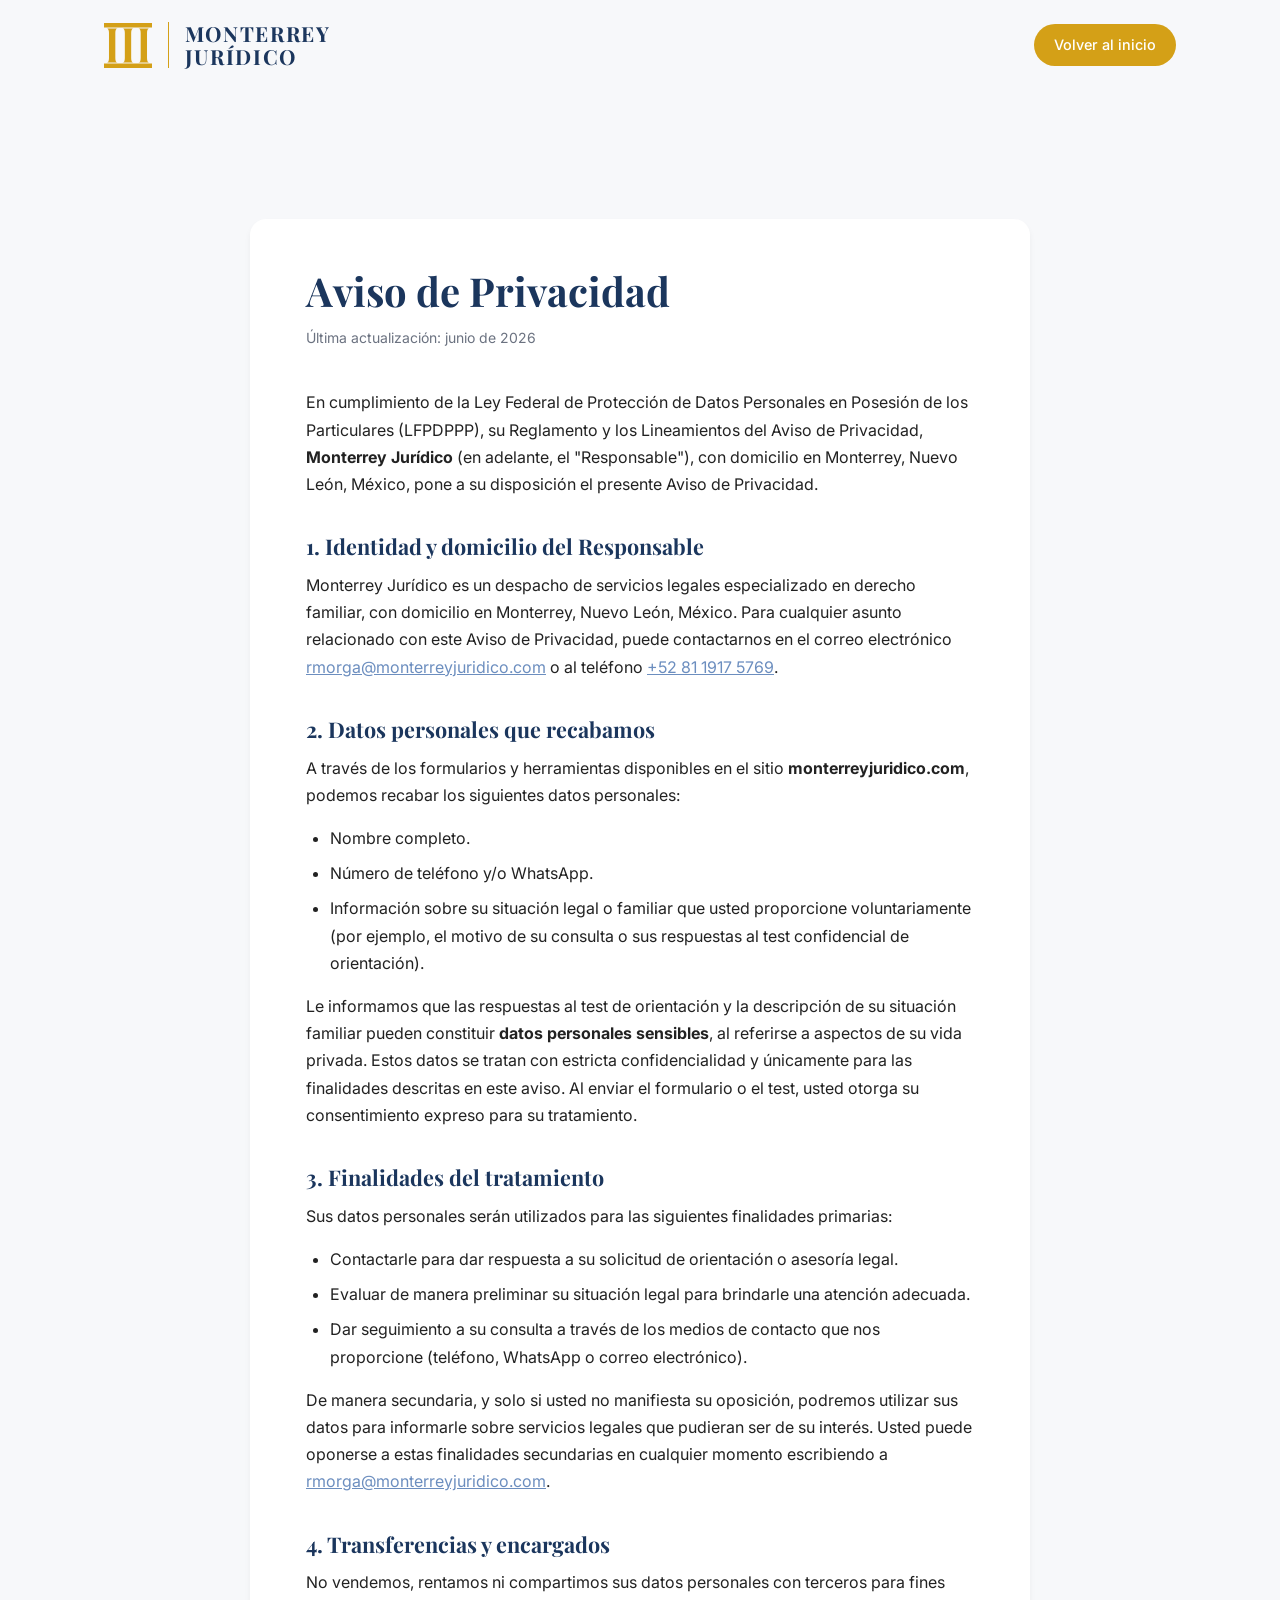
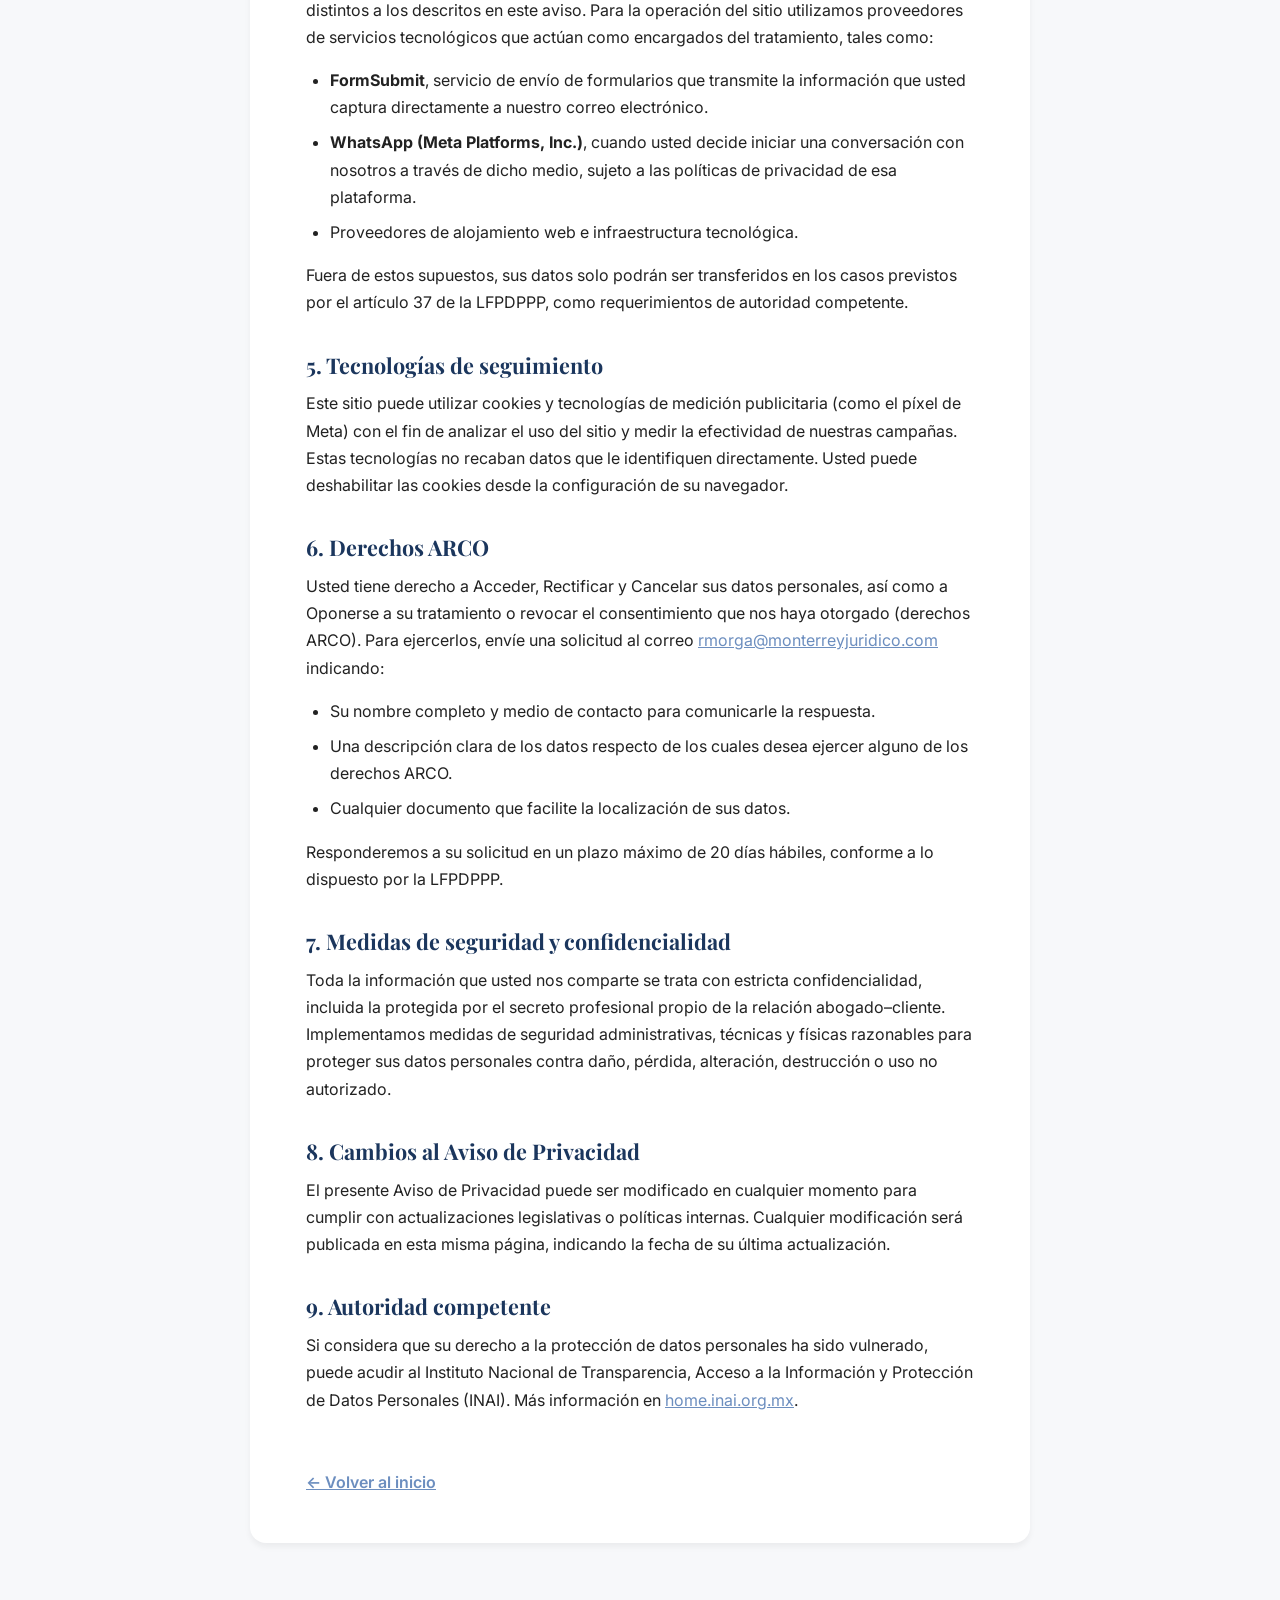
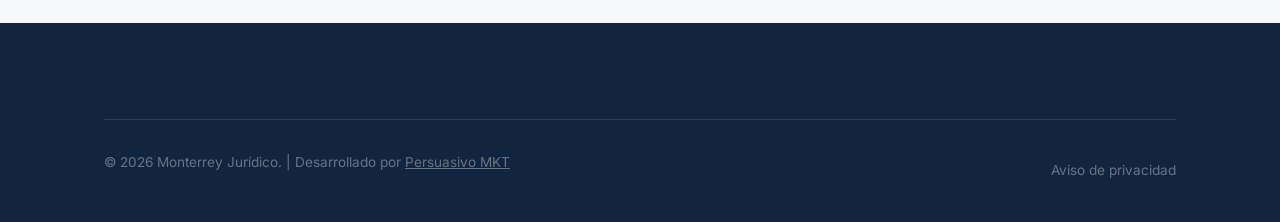
==== aviso-de-privacidad.html @ 4d7eb2c7 "feat: add Aviso de Privacidad page and link it from footer Footer link previously pointed to javascr" ====
<!DOCTYPE html>
<html lang="es">
<head>
    <meta charset="UTF-8">
    <meta name="viewport" content="width=device-width, initial-scale=1.0">
    <title>Aviso de Privacidad - Monterrey Jurídico</title>
    <meta name="description" content="Aviso de privacidad de Monterrey Jurídico. Conoce cómo protegemos y tratamos tus datos personales conforme a la LFPDPPP.">
    <meta name="robots" content="noindex, follow">

    <!-- Google Fonts -->
    <link rel="preconnect" href="https://fonts.googleapis.com">
    <link rel="preconnect" href="https://fonts.gstatic.com" crossorigin>
    <link href="https://fonts.googleapis.com/css2?family=Inter:wght@400;500;600&family=Playfair+Display:wght@500;600;700&display=swap" rel="stylesheet">

    <!-- CSS -->
    <link rel="stylesheet" href="styles.css?v=1.1">
    <style>
        .legal-page {
            background: var(--color-bg);
            padding: 8rem 0 5rem;
            min-height: 70vh;
        }
        .legal-content {
            max-width: 780px;
            margin: 0 auto;
            background: var(--color-bg-alt);
            border-radius: var(--radius-md);
            box-shadow: var(--shadow-sm);
            padding: 3rem clamp(1.5rem, 5vw, 3.5rem);
        }
        .legal-content h1 {
            font-family: var(--font-heading);
            color: var(--color-primary);
            font-size: clamp(1.8rem, 3.5vw, 2.5rem);
            line-height: 1.2;
            margin-bottom: 0.75rem;
        }
        .legal-updated {
            color: var(--color-text-light);
            font-size: 0.875rem;
            margin-bottom: 2.5rem;
            display: block;
        }
        .legal-content h2 {
            font-family: var(--font-heading);
            color: var(--color-primary);
            font-size: 1.35rem;
            margin: 2.25rem 0 0.75rem;
        }
        .legal-content p,
        .legal-content li {
            color: var(--color-text);
            font-size: 1rem;
            line-height: 1.7;
            margin-bottom: 1rem;
        }
        .legal-content ul {
            padding-left: 1.5rem;
            margin-bottom: 1rem;
        }
        .legal-content li { margin-bottom: 0.5rem; }
        .legal-content a {
            color: var(--color-secondary);
            text-decoration: underline;
        }
        .legal-back {
            display: inline-block;
            margin-top: 2.5rem;
            color: var(--color-primary);
            font-weight: 600;
            text-decoration: none;
        }
        .legal-back:hover { text-decoration: underline; }
    </style>
</head>
<body>

    <!-- Main Header -->
    <header class="main-header" id="main-header">
        <div class="container header-container">
            <div class="header-logo">
                <a href="index.html" class="logo-link">
                    <img src="assets/img/mj_isotipo.svg" alt="Isotipo Monterrey Jurídico" class="logo-icon">
                    <div class="logo-text-container">
                        <span class="logo-text-top">MONTERREY</span>
                        <span class="logo-text-bottom">JURÍDICO</span>
                    </div>
                </a>
            </div>
            <nav class="main-nav">
                <div class="header-cta">
                    <a href="index.html" class="btn btn-primary btn-sm">Volver al inicio</a>
                </div>
            </nav>
        </div>
    </header>

    <main class="legal-page">
        <div class="container">
            <article class="legal-content">
                <h1>Aviso de Privacidad</h1>
                <span class="legal-updated">Última actualización: junio de 2026</span>

                <p>En cumplimiento de la Ley Federal de Protección de Datos Personales en Posesión de los Particulares (LFPDPPP), su Reglamento y los Lineamientos del Aviso de Privacidad, <strong>Monterrey Jurídico</strong> (en adelante, el "Responsable"), con domicilio en Monterrey, Nuevo León, México, pone a su disposición el presente Aviso de Privacidad.</p>

                <h2>1. Identidad y domicilio del Responsable</h2>
                <p>Monterrey Jurídico es un despacho de servicios legales especializado en derecho familiar, con domicilio en Monterrey, Nuevo León, México. Para cualquier asunto relacionado con este Aviso de Privacidad, puede contactarnos en el correo electrónico <a href="mailto:rmorga@monterreyjuridico.com">rmorga@monterreyjuridico.com</a> o al teléfono <a href="tel:+528119175769">+52 81 1917 5769</a>.</p>

                <h2>2. Datos personales que recabamos</h2>
                <p>A través de los formularios y herramientas disponibles en el sitio <strong>monterreyjuridico.com</strong>, podemos recabar los siguientes datos personales:</p>
                <ul>
                    <li>Nombre completo.</li>
                    <li>Número de teléfono y/o WhatsApp.</li>
                    <li>Información sobre su situación legal o familiar que usted proporcione voluntariamente (por ejemplo, el motivo de su consulta o sus respuestas al test confidencial de orientación).</li>
                </ul>
                <p>Le informamos que las respuestas al test de orientación y la descripción de su situación familiar pueden constituir <strong>datos personales sensibles</strong>, al referirse a aspectos de su vida privada. Estos datos se tratan con estricta confidencialidad y únicamente para las finalidades descritas en este aviso. Al enviar el formulario o el test, usted otorga su consentimiento expreso para su tratamiento.</p>

                <h2>3. Finalidades del tratamiento</h2>
                <p>Sus datos personales serán utilizados para las siguientes finalidades primarias:</p>
                <ul>
                    <li>Contactarle para dar respuesta a su solicitud de orientación o asesoría legal.</li>
                    <li>Evaluar de manera preliminar su situación legal para brindarle una atención adecuada.</li>
                    <li>Dar seguimiento a su consulta a través de los medios de contacto que nos proporcione (teléfono, WhatsApp o correo electrónico).</li>
                </ul>
                <p>De manera secundaria, y solo si usted no manifiesta su oposición, podremos utilizar sus datos para informarle sobre servicios legales que pudieran ser de su interés. Usted puede oponerse a estas finalidades secundarias en cualquier momento escribiendo a <a href="mailto:rmorga@monterreyjuridico.com">rmorga@monterreyjuridico.com</a>.</p>

                <h2>4. Transferencias y encargados</h2>
                <p>No vendemos, rentamos ni compartimos sus datos personales con terceros para fines distintos a los descritos en este aviso. Para la operación del sitio utilizamos proveedores de servicios tecnológicos que actúan como encargados del tratamiento, tales como:</p>
                <ul>
                    <li><strong>FormSubmit</strong>, servicio de envío de formularios que transmite la información que usted captura directamente a nuestro correo electrónico.</li>
                    <li><strong>WhatsApp (Meta Platforms, Inc.)</strong>, cuando usted decide iniciar una conversación con nosotros a través de dicho medio, sujeto a las políticas de privacidad de esa plataforma.</li>
                    <li>Proveedores de alojamiento web e infraestructura tecnológica.</li>
                </ul>
                <p>Fuera de estos supuestos, sus datos solo podrán ser transferidos en los casos previstos por el artículo 37 de la LFPDPPP, como requerimientos de autoridad competente.</p>

                <h2>5. Tecnologías de seguimiento</h2>
                <p>Este sitio puede utilizar cookies y tecnologías de medición publicitaria (como el píxel de Meta) con el fin de analizar el uso del sitio y medir la efectividad de nuestras campañas. Estas tecnologías no recaban datos que le identifiquen directamente. Usted puede deshabilitar las cookies desde la configuración de su navegador.</p>

                <h2>6. Derechos ARCO</h2>
                <p>Usted tiene derecho a Acceder, Rectificar y Cancelar sus datos personales, así como a Oponerse a su tratamiento o revocar el consentimiento que nos haya otorgado (derechos ARCO). Para ejercerlos, envíe una solicitud al correo <a href="mailto:rmorga@monterreyjuridico.com">rmorga@monterreyjuridico.com</a> indicando:</p>
                <ul>
                    <li>Su nombre completo y medio de contacto para comunicarle la respuesta.</li>
                    <li>Una descripción clara de los datos respecto de los cuales desea ejercer alguno de los derechos ARCO.</li>
                    <li>Cualquier documento que facilite la localización de sus datos.</li>
                </ul>
                <p>Responderemos a su solicitud en un plazo máximo de 20 días hábiles, conforme a lo dispuesto por la LFPDPPP.</p>

                <h2>7. Medidas de seguridad y confidencialidad</h2>
                <p>Toda la información que usted nos comparte se trata con estricta confidencialidad, incluida la protegida por el secreto profesional propio de la relación abogado–cliente. Implementamos medidas de seguridad administrativas, técnicas y físicas razonables para proteger sus datos personales contra daño, pérdida, alteración, destrucción o uso no autorizado.</p>

                <h2>8. Cambios al Aviso de Privacidad</h2>
                <p>El presente Aviso de Privacidad puede ser modificado en cualquier momento para cumplir con actualizaciones legislativas o políticas internas. Cualquier modificación será publicada en esta misma página, indicando la fecha de su última actualización.</p>

                <h2>9. Autoridad competente</h2>
                <p>Si considera que su derecho a la protección de datos personales ha sido vulnerado, puede acudir al Instituto Nacional de Transparencia, Acceso a la Información y Protección de Datos Personales (INAI). Más información en <a href="https://home.inai.org.mx" target="_blank" rel="noopener">home.inai.org.mx</a>.</p>

                <a href="index.html" class="legal-back">&larr; Volver al inicio</a>
            </article>
        </div>
    </main>

    <!-- Footer -->
    <footer class="main-footer">
        <div class="container">
            <div class="footer-bottom">
                <p>&copy; 2026 Monterrey Jurídico. | Desarrollado por <a href="https://www.persuasivo.mx" target="_blank" rel="noreferrer" style="color: inherit; text-decoration: underline;">Persuasivo MKT</a></p>
                <div class="footer-bottom-links">
                    <a href="aviso-de-privacidad.html">Aviso de privacidad</a>
                </div>
            </div>
        </div>
    </footer>

</body>
</html>
---- styles.css ----
/* Custom CSS Variables */
:root {
    color-scheme: light;
    --color-primary: #1B365D;
    --color-secondary: #6C8EBF;
    --color-cta: #D4A017;
    --color-bg: #F7F8FA;
    --color-bg-alt: #FFFFFF;
    --color-text: #222222;
    --color-text-light: #6B7280;
    --font-heading: 'Playfair Display', serif;
    --font-body: 'Inter', sans-serif;
    --radius-sm: 8px;
    --radius-md: 16px;
    --radius-full: 9999px;
    --shadow-sm: 0 4px 6px rgba(0,0,0,0.05);
    --shadow-md: 0 10px 20px rgba(0,0,0,0.08);
    --shadow-lg: 0 20px 40px rgba(0,0,0,0.1);
    --transition: all 0.3s cubic-bezier(0.25, 0.8, 0.25, 1);
}

*:focus-visible {
    outline: 2px solid var(--color-cta);
    outline-offset: 2px;
}

/* Reset */
* {
    margin: 0;
    padding: 0;
    box-sizing: border-box;
}

html {
    scroll-behavior: smooth;
    overflow-x: hidden;
}

body {
    font-family: var(--font-body);
    color: var(--color-text);
    background-color: #FAFBFC; /* A clean, brilliant minimal grey-white */
    line-height: 1.6;
    font-size: 16px;
    overflow-x: hidden;
    -webkit-font-smoothing: antialiased;
    -moz-osx-font-smoothing: grayscale;
}

h1, h2, h3, h4, .headline, .section-title {
    font-family: var(--font-heading);
    color: var(--color-primary);
    line-height: 1.2;
}

h1 { font-size: 2.5rem; margin-bottom: 1rem; }
h2 { font-size: 2.2rem; margin-bottom: 1rem; }
h3 { font-size: 1.5rem; margin-bottom: 0.75rem; }

p { margin-bottom: 1rem; }
img { max-width: 100%; height: auto; display: block; }
a { text-decoration: none; color: inherit; }

/* Utilities */
.container {
    width: 100%;
    max-width: 1200px;
    margin: 0 auto;
    padding: 0 5%;
}

.container-small {
    max-width: 800px;
}

.section {
    padding: 6rem 0;
}

.bg-alt {
    background-color: var(--color-bg-alt);
}

.bg-primary {
    background-color: var(--color-primary);
}

.text-center { text-align: center; }
.text-white { color: #ffffff !important; }
.text-white\/80 { color: rgba(255, 255, 255, 0.8) !important; }

.grid {
    display: grid;
    gap: 2rem;
}

.grid-2 { grid-template-columns: repeat(2, 1fr); }

/* Buttons */
.btn {
    display: inline-block;
    padding: 0.875rem 1.75rem;
    font-family: var(--font-body);
    font-weight: 500;
    font-size: 1rem;
    border-radius: var(--radius-full);
    cursor: pointer;
    border: none;
    transition: all 0.4s cubic-bezier(0.16, 1, 0.3, 1); /* Magnetic curve */
    text-align: center;
}

.btn-primary {
    background-color: var(--color-cta);
    color: #fff;
}

.btn-primary:hover {
    background-color: #baa21b;
    transform: translateY(-2px);
    box-shadow: 0 12px 24px rgba(212, 160, 23, 0.3);
}

.btn-secondary {
    background-color: #fff;
    color: var(--color-primary);
    border: 1px solid var(--color-primary);
}

.btn-secondary:hover {
    background-color: var(--color-bg-alt);
    transform: translateY(-2px);
    box-shadow: var(--shadow-sm);
}

.btn-cta {
    background-color: var(--color-cta);
    color: #fff;
    transition: all 0.4s ease;
}

.btn-cta:hover {
    background-color: #baa21b;
    transform: translateY(-2px);
    box-shadow: 0 12px 24px rgba(212, 160, 23, 0.3);
}

.btn-large {
    padding: 1rem 2.5rem;
    font-size: 1.125rem;
}

.btn-group {
    display: flex;
    gap: 1rem;
    margin-top: 2rem;
}

/* Final Conversion CTA */
.btn-conversion {
    display: inline-flex;
    align-items: center;
    justify-content: center;
    height: 60px;
    padding: 0 3rem;
    background-color: var(--color-cta);
    color: #FFF;
    font-weight: 600;
    font-size: 1.125rem;
    border-radius: 8px;
    text-decoration: none;
    box-shadow: 0 8px 16px rgba(212, 160, 23, 0.25);
    transition: transform 0.2s cubic-bezier(0.2, 0, 0, 1), box-shadow 0.2s cubic-bezier(0.2, 0, 0, 1), background-color 0.3s ease;
}

.btn-conversion:hover {
    transform: scale(1.03);
    box-shadow: 0 16px 32px rgba(212, 160, 23, 0.35);
    background-color: #baa21b;
    color: #FFF;
}

/* Final Trust Signals */
.final-trust-signals {
    display: flex;
    flex-direction: row;
    justify-content: center;
    gap: 2.5rem;
    margin-top: 4rem;
    color: #4B5563;
    font-size: 0.95rem;
}

@media (max-width: 900px) {
    .final-trust-signals {
        flex-direction: column;
        align-items: center;
        gap: 1.25rem;
        margin-top: 3rem;
    }
}

/* Cards */
.card {
    background: rgba(255, 255, 255, 0.85); /* Frost base */
    backdrop-filter: blur(10px);
    -webkit-backdrop-filter: blur(10px);
    border-radius: var(--radius-md);
    padding: 2.5rem 2rem;
    box-shadow: 0 4px 10px rgba(0,0,0,0.02), inset 0 1px 0 rgba(255,255,255,0.6);
    transition: all 0.5s cubic-bezier(0.16, 1, 0.3, 1); /* Magnetic */
    border: 1px solid rgba(27, 54, 93, 0.05);
}

.hover-lift:hover {
    transform: translateY(-8px);
    box-shadow: 0 20px 40px rgba(27, 54, 93, 0.06), 0 10px 20px rgba(212, 160, 23, 0.08); /* Sophisticated dual shadow */
    border-color: rgba(212, 160, 23, 0.15); /* Soft gold border glow */
}

/* Header & Navigation */
.top-bar {
    background-color: #E5E7EB;
    padding: 0.6rem 0;
    font-size: 0.75rem;
    color: var(--color-text-light);
}

.top-bar-container {
    display: flex;
    justify-content: flex-end;
}

.top-bar-items {
    display: flex;
    gap: 1.5rem;
}

.top-bar-item {
    display: flex;
    align-items: center;
    gap: 0.4rem;
    color: inherit;
    transition: color 0.3s;
}

.top-bar-item:hover {
    color: var(--color-primary);
}

.main-header {
    background-color: rgba(247, 248, 250, 0.95);
    backdrop-filter: blur(10px);
    -webkit-backdrop-filter: blur(10px);
    position: sticky;
    top: 0;
    z-index: 100;
    transition: all 0.3s ease;
    border-bottom: 1px solid transparent;
}

.main-header.scrolled {
    background-color: rgba(255, 255, 255, 0.85); /* More transparent for glassmorphism */
    backdrop-filter: blur(20px); /* Increased blur */
    -webkit-backdrop-filter: blur(20px);
    box-shadow: 0 4px 30px rgba(0, 0, 0, 0.04);
    border-bottom: 1px solid rgba(255, 255, 255, 0.5); /* Subtle inner border */
}

.header-container {
    display: flex;
    justify-content: space-between;
    align-items: center;
    height: 90px;
}

.logo-link {
    display: flex;
    align-items: center;
    gap: 1rem;
    text-decoration: none;
    color: var(--color-primary);
}

.logo-icon {
    height: 45px;
    width: auto;
    color: var(--color-cta);
}

.logo-text-container {
    display: flex;
    flex-direction: column;
    justify-content: center;
    border-left: 1.5px solid var(--color-cta);
    padding-left: 1rem;
}

.logo-text-top,
.logo-text-bottom {
    font-family: var(--font-heading);
    font-size: 1.3rem;
    font-weight: 700;
    line-height: 1.1;
    letter-spacing: 0.08em;
    color: var(--color-primary);
    text-transform: uppercase;
}

.main-nav {
    display: flex;
    align-items: center;
    gap: 2.5rem;
}

.nav-links {
    display: flex;
    list-style: none;
    gap: 2rem;
    margin: 0;
    padding: 0;
}

.nav-link {
    font-size: 0.95rem;
    font-weight: 500;
    color: var(--color-text);
    position: relative;
    padding: 0.5rem 0;
    transition: color 0.3s;
}

.nav-link::after {
    content: '';
    position: absolute;
    bottom: 0;
    left: 0;
    width: 0;
    height: 2px;
    background-color: var(--color-cta);
    transition: width 0.3s ease;
}

.nav-link:hover::after {
    width: 100%;
}

.nav-link:hover {
    color: var(--color-primary);
}

.btn-sm {
    padding: 0.6rem 1.25rem;
    font-size: 0.9rem;
    border-radius: var(--radius-full);
}

/* Mobile Menu Toggle */
.mobile-menu-toggle {
    display: none;
    flex-direction: column;
    justify-content: space-between;
    width: 30px;
    height: 21px;
    background: transparent;
    border: none;
    cursor: pointer;
    z-index: 101;
}

.mobile-menu-toggle span {
    width: 100%;
    height: 2px;
    background-color: var(--color-primary);
    transition: all 0.3s ease;
}

/* Hero Section */
.hero {
    padding: 6rem 0; /* Increase padding for more horizontal calm whitespace */
    min-height: 90vh;
    display: flex;
    align-items: center;
}

.hero-container {
    display: grid;
    grid-template-columns: 1.15fr 0.85fr; /* About 57% / 43% */
    gap: 4rem;
    align-items: center;
}

.eyebrow {
    font-size: 0.875rem;
    font-weight: 600;
    letter-spacing: 0.05em;
    color: var(--color-secondary);
    text-transform: uppercase;
    display: block;
    margin-bottom: 1rem;
}

.subheadline {
    font-size: 1.125rem;
    color: var(--color-text-light);
    max-width: 600px;
    margin-top: 1.5rem;
}

.trust-badges {
    margin-top: 3rem;
    display: flex;
    flex-wrap: wrap;
    gap: 1.5rem;
    font-size: 0.875rem;
    color: var(--color-text-light);
    font-weight: 500;
}

.trust-badges span {
    display: flex;
    align-items: center;
}

.hero-media-wrapper {
    position: relative;
    width: 100%;
}

.hero-video {
    width: 100%;
    aspect-ratio: 4 / 3;
    object-fit: cover;
    border-radius: 16px;
    overflow: hidden;
    display: block;
}

/* Hero Trust Badges */
.hero-trust-badges {
    display: flex;
    flex-direction: row;
    justify-content: space-between;
    align-items: center;
    border-top: 1px solid rgba(0, 0, 0, 0.08);
    padding-top: 1.75rem;
    width: 100%;
    margin-top: 1rem;
}

.trust-badge-item {
    display: inline-flex;
    align-items: center;
    gap: 0.6rem;
    color: #6B7280;
    font-size: 0.85rem;
    font-weight: 500;
}

.trust-badge-icon {
    flex-shrink: 0;
    display: flex;
    align-items: center;
    justify-content: center;
}

.trust-badge-icon svg {
    width: 18px;
    height: 18px;
    stroke: #9CA3AF;
    stroke-width: 1.5;
}

@keyframes fadeUpBadge {
    0% { opacity: 0; transform: translateY(10px); }
    100% { opacity: 1; transform: translateY(0); }
}

.fade-up-delay-1 { animation: fadeUpBadge 0.6s cubic-bezier(0.16, 1, 0.3, 1) 0.2s forwards; opacity: 0; }
.fade-up-delay-2 { animation: fadeUpBadge 0.6s cubic-bezier(0.16, 1, 0.3, 1) 0.35s forwards; opacity: 0; }
.fade-up-delay-3 { animation: fadeUpBadge 0.6s cubic-bezier(0.16, 1, 0.3, 1) 0.5s forwards; opacity: 0; }

/* -------------------------------------
 *  THE JOBS UPGRADE - KINETIC & MESH
 * ------------------------------------- */

/* Ambient Mesh Backgrounds */
.ambient-mesh {
    position: relative;
}

.ambient-mesh::before,
.ambient-mesh::after {
    content: '';
    position: absolute;
    border-radius: 50%;
    filter: blur(120px);
    opacity: 0.28; /* Amplified Aura for rich color */
    pointer-events: none;
    z-index: -1;
    animation: slowFloat 25s infinite ease-in-out alternate;
}

.ambient-mesh::before {
    top: -5%;
    left: -10%;
    width: 60vw;
    height: 60vw;
    background: radial-gradient(circle, var(--color-cta) 0%, transparent 60%);
}

.ambient-mesh::after {
    bottom: -10%;
    right: -10%;
    width: 50vw;
    height: 50vw;
    background: radial-gradient(circle, var(--color-secondary) 0%, transparent 60%);
    animation-delay: -12s;
}

@keyframes slowFloat {
    0% { transform: translate(0, 0) scale(1); }
    100% { transform: translate(4%, 6%) scale(1.15); }
}

/* Image Parallax Wrapper */
.reasons-image-wrapper {
    position: relative;
    border-radius: 12px;
    overflow: hidden;
}

.reasons-image-wrapper img {
    width: 100%;
    transform: scale(1.01);
    transition: transform 1.2s cubic-bezier(0.16, 1, 0.3, 1);
}

.reasons-image-wrapper:hover img {
    transform: scale(1.06);
}

/* Premium Cards Grid */
.bento-grid {
    display: grid;
    grid-template-columns: 1fr;
    gap: 2rem;
}

@media (min-width: 900px) {
    .bento-grid {
        grid-template-columns: 1.8fr 1fr;
        grid-template-rows: auto auto;
    }
    
    .bento-hero {
        grid-column: 1 / 2;
        grid-row: 1 / 3;
        display: flex;
        flex-direction: column;
        justify-content: center;
        padding: 4rem 3rem !important;
    }
    
    .bento-sidebar-1 {
        grid-column: 2 / 3;
        grid-row: 1 / 2;
    }
    
    .bento-sidebar-2 {
        grid-column: 2 / 3;
        grid-row: 2 / 3;
    }
}

.bento-hero .icon-wrapper {
    width: 64px;
    height: 64px;
    background: linear-gradient(135deg, rgba(212, 160, 23, 0.1), rgba(212, 160, 23, 0.03));
    border: 1px solid rgba(212, 160, 23, 0.2);
    color: var(--color-cta);
    margin-bottom: 2rem !important;
}

.bento-hero {
    background: linear-gradient(145deg, #ffffff 0%, #fdfbf7 100%);
    border: 1px solid rgba(212, 160, 23, 0.3);
    box-shadow: 0 20px 40px rgba(0,0,0,0.04), inset 0 1px 0 rgba(255,255,255,0.8);
    position: relative;
    overflow: hidden;
}

.bento-hero::after {
    content: '';
    position: absolute;
    top: -50px;
    right: -50px;
    width: 300px;
    height: 300px;
    background: radial-gradient(circle, rgba(212,160,23,0.08) 0%, transparent 70%);
    pointer-events: none;
}

.bento-hero h3 {
    font-size: 1.8rem;
    letter-spacing: -0.01em;
    margin-bottom: 1.5rem !important;
}

.bento-hero p {
    font-size: 1.1rem !important;
    line-height: 1.8 !important;
    max-width: 90%;
}

.bento-dark img {
    transition: transform 0.8s ease;
}

.bento-dark:hover img {
    transform: scale(1.05);
}

/* Typeform-style Interactive Test */
.test-section {
    padding: 6rem 0; /* extra padding for intro */
}

.test-container {
    position: relative;
    overflow: hidden;
    min-height: 480px;
    display: flex;
    flex-direction: column;
    animation: fadeIn 0.5s ease forwards;
}

@keyframes fadeIn {
    from { opacity: 0; transform: translateY(20px); }
    to { opacity: 1; transform: translateY(0); }
}

.test-questions {
    position: relative;
    width: 100%;
    min-height: 350px;
}

.question-slide {
    position: absolute;
    top: 0;
    left: 0;
    width: 100%;
    opacity: 0;
    transform: translateX(50px); /* Coming from right */
    transition: all 0.5s cubic-bezier(0.25, 0.8, 0.25, 1);
    pointer-events: none;
    box-sizing: border-box;
    visibility: hidden;
}

.question-slide.active {
    opacity: 1;
    transform: translateX(0);
    pointer-events: all;
    z-index: 10;
    visibility: visible;
    position: relative;
}

.question-slide.prev {
    opacity: 0;
    transform: translateX(-50px); /* Exit to left */
    visibility: hidden;
}

.question-slide h3 {
    font-size: 1.5rem;
    margin-bottom: 2.5rem;
    text-align: left; /* left align is more typeform like */
    line-height: 1.4;
    color: var(--color-primary);
}

.options-grid {
    display: flex;
    flex-direction: column;
    gap: 1rem;
}

.option-btn {
    background: #F7F8FA;
    border: 2px solid transparent;
    padding: 1rem 1.5rem;
    border-radius: var(--radius-sm);
    text-align: left;
    font-size: 1.1rem;
    cursor: pointer;
    transition: var(--transition);
    width: 100%;
    color: var(--color-primary);
    font-weight: 500;
}

.option-btn:hover {
    background: #FFFFFF;
    border-color: var(--color-cta);
    box-shadow: 0 4px 10px rgba(212, 160, 23, 0.1);
    transform: translateX(5px);
}

.test-results {
    text-align: center;
    padding: 2rem 0;
    width: 100%;
    animation: fadeIn 0.5s ease forwards;
}

.btn-close-test:hover {
    background-color: #F3F4F6 !important;
}

.hidden {
    display: none !important;
}

/* Timeline Horizontal Redesign */
.timeline-horizontal {
    display: flex;
    justify-content: space-between;
    position: relative;
    margin-top: 3rem;
    padding: 0;
}

.timeline-horizontal::before {
    content: '';
    position: absolute;
    top: 44px; /* Align with center of 88px circle */
    left: 8%;
    right: 8%;
    height: 1px;
    background-color: #E5E7EB; /* light gray */
    z-index: 0;
}

.timeline-step-hz {
    position: relative;
    display: flex;
    flex-direction: column;
    align-items: center;
    width: 18%;
    z-index: 1;
}

.step-icon-hz {
    width: 88px;
    height: 88px;
    border-radius: 50%;
    background-color: var(--color-bg);
    border: 2px solid var(--color-cta); /* gold outline */
    display: flex;
    align-items: center;
    justify-content: center;
    color: var(--color-cta); /* gold icon */
    margin-bottom: 1.25rem;
    transition: all 0.3s ease;
}

.timeline-step-hz:hover .step-icon-hz {
    transform: translateY(-5px);
    background-color: #FDF9F1; /* subtle gold/yellow background */
    box-shadow: 0 10px 15px rgba(212, 160, 23, 0.1);
}

.step-content-hz {
    text-align: center;
}

.step-content-hz h4 {
    color: var(--color-primary); /* dark blue */
    font-size: 1.05rem;
    font-family: var(--font-body); /* sans-serif matching reference */
    font-weight: 600;
    margin-bottom: 0.25rem;
}

.step-content-hz p {
    color: #6B7280; /* gray */
    font-size: 0.85rem;
    line-height: 1.4;
    margin: 0;
}

/* FAQ Accordion */
.accordion {
    margin-top: 2rem;
}

.accordion-item {
    border-bottom: 1px solid rgba(0,0,0,0.1);
}

.accordion-header {
    width: 100%;
    text-align: left;
    background: none;
    border: none;
    padding: 1.5rem 0;
    font-size: 1.125rem;
    font-weight: 500;
    font-family: var(--font-body);
    color: var(--color-primary);
    cursor: pointer;
    display: flex;
    justify-content: space-between;
    align-items: center;
}

.accordion-header .icon {
    font-size: 1.5rem;
    transition: transform 0.3s ease;
}

.accordion-content {
    max-height: 0;
    overflow: hidden;
    transition: max-height 0.3s ease;
}

.accordion-content p {
    padding-top: 0.5rem;
    padding-bottom: 1.5rem;
    color: var(--color-text-light);
}

.accordion-item.active .accordion-header .icon {
    transform: rotate(45deg);
}

/* Smart Form & CTA Split Layout */
.cta-split-layout {
    display: grid;
    grid-template-columns: 1fr;
    gap: 3rem;
    align-items: center;
}

@media (min-width: 900px) {
    .cta-split-layout {
        grid-template-columns: 1.2fr 1fr;
        gap: 5rem;
    }
}

.cta-trust-list {
    list-style: none;
    padding: 0;
    margin: 2rem 0;
}

.cta-trust-list li {
    display: flex;
    align-items: center;
    gap: 1rem;
    margin-bottom: 1.25rem;
    color: #4B5563;
    font-size: 1.1rem;
}

.cta-trust-list svg {
    color: var(--color-cta);
    flex-shrink: 0;
}

.smart-form-card {
    background: #ffffff;
    border-radius: var(--radius-md);
    padding: 2.5rem;
    box-shadow: 0 20px 40px rgba(27, 54, 93, 0.08), 0 1px 3px rgba(0,0,0,0.05);
    border: 1px solid rgba(0,0,0,0.05);
    position: relative;
    overflow: hidden;
}

.smart-form-card::before {
    content: '';
    position: absolute;
    top: 0; left: 0; width: 100%; height: 4px;
    background: linear-gradient(90deg, var(--color-primary), var(--color-cta));
}

.input-group {
    position: relative;
    margin-bottom: 1.5rem;
}

.floating-input {
    width: 100%;
    padding: 1.25rem 1rem 0.5rem 1rem;
    font-size: 1rem;
    border: 1px solid #E5E7EB;
    border-radius: 8px;
    background: #FAFBFC;
    color: var(--color-primary);
    transition: all 0.3s cubic-bezier(0.16, 1, 0.3, 1);
    font-family: inherit;
    box-sizing: border-box;
}

.floating-input:focus {
    outline: none;
    border-color: var(--color-cta);
    background: #ffffff;
    box-shadow: 0 0 0 4px rgba(212, 160, 23, 0.1);
}

.floating-label {
    position: absolute;
    left: 1rem;
    top: 50%;
    transform: translateY(-50%);
    color: #9CA3AF;
    transition: all 0.3s cubic-bezier(0.16, 1, 0.3, 1);
    pointer-events: none;
    font-size: 1rem;
}

/* Require placeholder=" " in HTML for :placeholder-shown to work precisely */
.floating-input:focus ~ .floating-label,
.floating-input:not(:placeholder-shown) ~ .floating-label {
    top: 14px;
    font-size: 0.75rem;
    color: var(--color-primary);
    font-weight: 600;
}

.floating-select {
    appearance: none;
    background-image: url("data:image/svg+xml;charset=UTF-8,%3csvg xmlns='http://www.w3.org/2000/svg' viewBox='0 0 24 24' fill='none' stroke='%236B7280' stroke-width='2' stroke-linecap='round' stroke-linejoin='round'%3e%3cpolyline points='6 9 12 15 18 9'%3e%3c/polyline%3e%3c/svg%3e");
    background-repeat: no-repeat;
    background-position: right 1rem center;
    background-size: 1em;
}

/* Custom Select Premium UI */
.hidden-select {
    display: none !important;
}

.custom-select-trigger {
    cursor: pointer;
    display: flex;
    align-items: flex-end; /* Push text to bottom like floating input */
    min-height: 56px;
    user-select: none;
}

.custom-select-trigger::after {
    content: '';
    position: absolute;
    right: 1.25rem;
    top: 50%;
    transform: translateY(-50%);
    width: 0;
    height: 0;
    border-left: 5px solid transparent;
    border-right: 5px solid transparent;
    border-top: 5px solid #9CA3AF;
    transition: transform 0.3s cubic-bezier(0.16, 1, 0.3, 1);
}

.custom-select-container.open .custom-select-trigger {
    border-color: var(--color-cta);
    box-shadow: 0 0 0 4px rgba(212, 160, 23, 0.1);
    background: #ffffff;
}

.custom-select-container.open .custom-select-trigger::after {
    transform: translateY(-50%) rotate(180deg);
    border-top-color: var(--color-cta);
}

.custom-options-list {
    position: absolute;
    top: calc(100% + 6px);
    left: 0;
    right: 0;
    background: #ffffff;
    border-radius: 8px;
    box-shadow: 0 15px 35px rgba(27, 54, 93, 0.15);
    border: 1px solid #E5E7EB;
    list-style: none;
    padding: 0.5rem 0;
    margin: 0;
    z-index: 100;
    opacity: 0;
    visibility: hidden;
    transform: translateY(-10px) scaleY(0.95);
    transform-origin: top center;
    transition: all 0.25s cubic-bezier(0.16, 1, 0.3, 1);
}

.custom-select-container.open .custom-options-list {
    opacity: 1;
    visibility: visible;
    transform: translateY(0) scaleY(1);
}

.custom-options-list li {
    padding: 0.85rem 1.25rem;
    cursor: pointer;
    color: var(--color-primary);
    transition: background 0.2s, color 0.2s;
    font-size: 0.95rem;
}

.custom-options-list li:hover {
    background: rgba(212, 160, 23, 0.08); /* faint gold */
    color: var(--color-cta);
    font-weight: 500;
}

/* Floating Label Logic for Custom Select */
.custom-select-container.has-value .select-label,
.custom-select-container.open .select-label,
.custom-select-trigger:focus ~ .select-label {
    top: 14px;
    font-size: 0.75rem;
    color: var(--color-primary);
    font-weight: 600;
}

.smart-form-success {
    display: none;
    text-align: center;
    padding: 2rem 0;
    flex-direction: column;
    align-items: center;
}

.smart-form-success.active {
    display: flex;
    animation: fadeUpBadge 0.5s cubic-bezier(0.16, 1, 0.3, 1) forwards;
}

/* Premium Colored Glass Box (Subtle Palette) */
.premium-glass-box {
    background: linear-gradient(135deg, rgba(255,255,255,0.8), rgba(249, 250, 252, 0.95));
    backdrop-filter: blur(16px);
    -webkit-backdrop-filter: blur(16px);
    border: 1px solid rgba(212, 160, 23, 0.15);
    box-shadow: 0 20px 40px rgba(27, 54, 93, 0.04), inset 0 0 40px rgba(212, 160, 23, 0.03);
    position: relative;
    overflow: hidden;
}

/* Subtle inner colored glow (Multi-tone Mesh) */
.premium-glass-box::after {
    content: '';
    position: absolute;
    top: 0; left: 0; right: 0; bottom: 0;
    background: radial-gradient(circle at 10% 10%, rgba(212, 160, 23, 0.06) 0%, transparent 50%),
                radial-gradient(circle at 90% 90%, rgba(27, 54, 93, 0.04) 0%, transparent 60%);
    pointer-events: none;
    z-index: 0;
}

.premium-glass-box > * {
    position: relative;
    z-index: 1;
}

/* Timeline colorful icons on light background */
.premium-glass-box .step-icon-hz {
    background: linear-gradient(135deg, var(--color-cta), #D89815);
    color: #ffffff;
    border: none;
    box-shadow: 0 8px 20px rgba(212, 160, 23, 0.35);
}

.premium-glass-box .timeline-step-hz::before {
    background: linear-gradient(to right, rgba(212,160,23,0.1), rgba(212,160,23,0.3), rgba(212,160,23,0.1));
}

/* Footer Section */
.main-footer {
    background-color: #122540; /* deep legal navy darker than primary */
    color: #F7F8FA;
    padding: 6rem 0 2rem;
}

.footer-grid {
    display: grid;
    grid-template-columns: 2fr 1fr 1fr;
    gap: 4rem;
    margin-bottom: 4rem;
}

.footer-logo {
    font-family: var(--font-heading);
    font-size: 1.75rem;
    margin-bottom: 1.5rem;
    color: #ffffff;
}

.footer-desc {
    color: #9CA3AF;
    font-size: 0.95rem;
    line-height: 1.6;
    margin-bottom: 2rem;
    max-width: 400px;
}

.footer-trust {
    list-style: none;
    padding: 0;
    margin: 0;
}

.footer-trust li {
    display: flex;
    align-items: center;
    gap: 0.5rem;
    color: #D1D5DB;
    font-size: 0.85rem;
    margin-bottom: 0.75rem;
}

.footer-trust span {
    color: var(--color-cta);
    font-weight: bold;
}

.footer-title {
    color: #ffffff;
    font-size: 1.1rem;
    margin-bottom: 1.5rem;
    font-weight: 600;
}

.footer-links {
    list-style: none;
    padding: 0;
    margin: 0;
}

.footer-links li {
    margin-bottom: 1rem;
}

.footer-links a {
    color: #9CA3AF;
    transition: color 0.3s;
    font-size: 0.95rem;
}

.footer-links a:hover {
    color: var(--color-cta);
}

.footer-contact-items {
    display: flex;
    flex-direction: column;
    gap: 1.25rem;
}

.footer-whatsapp {
    display: inline-flex;
    align-items: center;
    gap: 0.5rem;
    color: #ffffff;
    background: rgba(255,255,255,0.1);
    padding: 0.75rem 1rem;
    border-radius: 8px;
    font-weight: 500;
    transition: background 0.3s;
    text-decoration: none;
}

.footer-whatsapp:hover {
    background: var(--color-cta);
}

.contact-item {
    display: flex;
    align-items: center;
    gap: 0.75rem;
    color: #9CA3AF;
    font-size: 0.9rem;
}

.footer-bottom {
    display: flex;
    justify-content: space-between;
    align-items: center;
    padding-top: 2rem;
    border-top: 1px solid rgba(255,255,255,0.1);
    color: #6B7280;
    font-size: 0.85rem;
}

.footer-bottom-links a {
    color: #6B7280;
    transition: color 0.2s;
}

.footer-bottom-links a:hover {
    color: #ffffff;
}

/* WA Tooltip */
.wa-tooltip-wrapper {
    position: fixed;
    bottom: 2rem;
    right: 2rem;
    z-index: 1000;
    display: flex;
    align-items: flex-end;
}

.wa-btn-container {
    position: relative;
    display: flex;
    align-items: center;
}

.wa-tooltip {
    position: absolute;
    right: 75px; 
    bottom: 15px; 
    background: #ffffff;
    color: var(--color-primary);
    padding: 0.6rem 1rem;
    border-radius: 12px;
    border-bottom-right-radius: 4px;
    font-size: 0.85rem;
    font-weight: 600;
    box-shadow: 0 10px 25px rgba(0,0,0,0.1);
    white-space: nowrap;
    opacity: 0;
    transform: translateX(15px);
    transition: all 0.4s cubic-bezier(0.2, 0, 0, 1);
    pointer-events: none;
}

.wa-tooltip::after {
    content: '';
    position: absolute;
    right: -6px;
    bottom: 10px;
    border-width: 6px 0 6px 6px;
    border-style: solid;
    border-color: transparent transparent transparent #ffffff;
}

.wa-tooltip.show {
    opacity: 1;
    transform: translateX(0);
}

.floating-wa {
    background-color: #25D366;
    width: 60px;
    height: 60px;
    border-radius: 50%;
    display: flex;
    align-items: center;
    justify-content: center;
    box-shadow: var(--shadow-lg);
    transition: transform 0.3s cubic-bezier(0.2, 0, 0, 1);
}

.floating-wa:hover {
    transform: scale(1.1);
}

/* Scroll Reveal Classes */
.reveal {
    opacity: 0;
    transform: translateY(30px);
    transition: opacity 0.8s cubic-bezier(0.2, 0, 0, 1), transform 0.8s cubic-bezier(0.2, 0, 0, 1);
}

.reveal.active {
    opacity: 1;
    transform: translateY(0);
}

/* Delay modifiers */
.reveal-delay-1 { transition-delay: 0.1s; }
.reveal-delay-2 { transition-delay: 0.2s; }
.reveal-delay-3 { transition-delay: 0.3s; }


/* Responsive */
@media (max-width: 900px) {
    .top-bar {
        display: none;
    }
    
    .mobile-menu-toggle {
        display: flex;
    }
    
    .main-nav {
        position: fixed;
        top: 0;
        left: 0;
        width: 100%;
        height: 100vh;
        background: #ffffff;
        flex-direction: column;
        justify-content: center;
        align-items: center;
        transform: translateY(-100%);
        transition: transform 0.4s cubic-bezier(0.77, 0, 0.175, 1);
        z-index: 100;
        opacity: 0;
    }
    
    .main-nav.active {
        transform: translateY(0);
        opacity: 1;
    }
    
    .nav-links {
        flex-direction: column;
        align-items: center;
        gap: 1.5rem;
        margin-bottom: 2rem;
    }
    
    .nav-link {
        font-size: 1.25rem;
    }
    
    .mobile-menu-toggle.active span:nth-child(1) {
        transform: translateY(9.5px) rotate(45deg);
    }
    
    .mobile-menu-toggle.active span:nth-child(2) {
        opacity: 0;
    }
    
    .mobile-menu-toggle.active span:nth-child(3) {
        transform: translateY(-9.5px) rotate(-45deg);
    }

    .grid-2 {
        grid-template-columns: 1fr;
    }
    
    .hero {
        padding: 3rem 0 5rem;
    }
    
    .hero-container {
        display: flex;
        flex-direction: column;
        gap: 0;
    }
    
    .hero-content {
        display: contents;
    }

    .eyebrow {
        order: 1;
    }

    .headline {
        order: 2;
    }

    .hero-media-wrapper {
        order: 3;
        margin: 1.5rem 0 3.5rem 0; /* Space for the floating badge */
        width: 100%;
    }

    .hero-badge {
        left: 5% !important;
        right: 5% !important;
        width: 90% !important;
        justify-content: center;
        text-align: center;
    }
    
    .subheadline {
        order: 4;
        margin-top: 0 !important;
    }

    .hero-actions {
        order: 5;
    }
    
    .hero-video {
        aspect-ratio: 4 / 3;
        height: auto;
    }
    
    .hero-trust-badges {
        order: 6;
        width: 100%;
        flex-direction: column;
        align-items: center;
        text-align: center;
        gap: 1.25rem;
        padding-top: 2rem;
        margin-top: 1rem;
    }
    
    .trust-badge-item {
        justify-content: center;
        font-size: 0.95rem;
    }
    
    .reasons-layout {
        grid-template-columns: 1fr !important;
        gap: 3rem !important;
    }
    
    h1 { font-size: 2rem; }
    h2 { font-size: 1.8rem; }
    
    .btn-group {
        flex-direction: column;
    }
    
    .btn {
        width: 100%;
    }
    
    .section {
        padding: 4rem 0;
    }
    
    .timeline-horizontal {
        flex-direction: column;
        align-items: center;
    }
    
    .timeline-horizontal::before {
        top: 0;
        bottom: 0;
        left: 50%;
        width: 1px;
        height: 100%;
        right: auto;
        transform: translateX(-50%);
    }
    
    .timeline-step-hz {
        width: 100%;
        margin-bottom: 2.5rem;
    }
    
    .timeline-step-hz:last-child {
        margin-bottom: 0;
    }
}

.step-card:hover { transform: translateY(-5px); }

/* Empathy Grid Layout */
.empathy-grid {
    display: grid;
    grid-template-columns: 1fr 1fr;
    gap: 4rem;
    align-items: center;
}

@media (max-width: 900px) {
    .empathy-grid {
        grid-template-columns: 1fr;
        gap: 3rem;
        text-align: center;
    }
    .empathy-image-wrapper {
        order: -1;
    }
    .empathy-content {
        align-items: center;
    }
}

/* Loss Aversion Visual Metaphor Layout */
.loss-aversion-section {
    position: relative;
    overflow: hidden;
    min-height: auto;
}

.loss-aversion-grid {
    display: grid;
    grid-template-columns: 1fr 1fr;
    align-items: stretch;
    min-height: 600px;
}

.loss-aversion-content-wrapper {
    padding: 6rem 4rem;
    display: flex;
    flex-direction: column;
    justify-content: center;
    z-index: 2;
    position: relative;
    max-width: 800px;
    margin-left: auto;
}

.loss-aversion-image-wrapper {
    position: relative;
    width: 100%;
    height: 100%;
    min-height: 400px;
}

@media (max-width: 1024px) {
    .loss-aversion-content-wrapper {
        padding: 4rem 2rem;
    }
}

@media (max-width: 900px) {
    .loss-aversion-grid {
        grid-template-columns: 1fr;
        min-height: auto;
    }
    .loss-aversion-image-wrapper {
        order: -1;
    }
    .loss-aversion-content-wrapper {
        padding: 4rem 1.5rem;
        margin-left: 0;
        align-items: center;
        text-align: center;
    }
    .loss-aversion-content-wrapper .section-title {
        text-align: center !important;
    }
    .loss-aversion-content-wrapper > div {
        text-align: center !important;
        margin-left: auto;
        margin-right: auto;
    }
    .loss-aversion-image-wrapper div {
        background: linear-gradient(to bottom, transparent 60%, #1F2937 100%) !important;
    }
}

/* ==========================================================================
   DOSSIER DE AUTORIDAD (3D FLIP CARD)
   ========================================================================== */
.flip-card-container {
    background-color: transparent;
    width: 100%;
    max-width: 420px;
    height: 140px; 
    perspective: 1000px;
    cursor: pointer;
    margin-top: 3rem;
}

.flip-card-inner {
    position: relative;
    width: 100%;
    height: 100%;
    text-align: left;
    transition: transform 0.8s cubic-bezier(0.175, 0.885, 0.32, 1.275);
    transform-style: preserve-3d;
    box-shadow: 0 10px 30px rgba(0,0,0,0.05);
    border-radius: 16px;
}

/* Trigger flip on hover (desktop) or class toggle (mobile) */
.flip-card-container:hover .flip-card-inner, 
.flip-card-container.is-flipped .flip-card-inner {
    transform: rotateY(180deg);
}

.flip-card-front, .flip-card-back {
    position: absolute;
    width: 100%;
    height: 100%;
    -webkit-backface-visibility: hidden;
    backface-visibility: hidden;
    border-radius: 16px;
}

.flip-card-front {
    background-color: rgba(255, 255, 255, 0.95);
    backdrop-filter: blur(10px);
}

.flip-card-back {
    background: linear-gradient(135deg, #1B365D 0%, #0F172A 100%);
    color: white;
    transform: rotateY(180deg);
    border: 1px solid rgba(212, 160, 23, 0.3);
    box-shadow: inset 0 0 20px rgba(0,0,0,0.5);
}

/* Pulse Animation for Avatar to attract clicks */
.interactive-lawyer-avatar-wrapper {
    position: relative;
    width: 75px;
    height: 75px;
    flex-shrink: 0;
}

.interactive-lawyer-avatar {
    width: 100%;
    height: 100%;
    border-radius: 50%;
    object-fit: cover;
    border: 3px solid white;
    box-shadow: 0 4px 10px rgba(0,0,0,0.08);
    position: relative;
    z-index: 2;
}

@media (max-width: 480px) {
    .flip-card-container {
        height: 150px; /* Slight extra height for mobile text wrap */
    }
    .interactive-lawyer-avatar-wrapper {
        width: 65px;
        height: 65px;
    }
}

/* Animations for Test Results Handoff */
@keyframes spin {
    0% { transform: rotate(0deg); }
    100% { transform: rotate(360deg); }
}

@keyframes pulse-soft {
    0% { transform: scale(1); box-shadow: 0 10px 30px rgba(212, 160, 23, 0.25); }
    50% { transform: scale(1.03); box-shadow: 0 15px 40px rgba(212, 160, 23, 0.4); }
    100% { transform: scale(1); box-shadow: 0 10px 30px rgba(212, 160, 23, 0.25); }
}
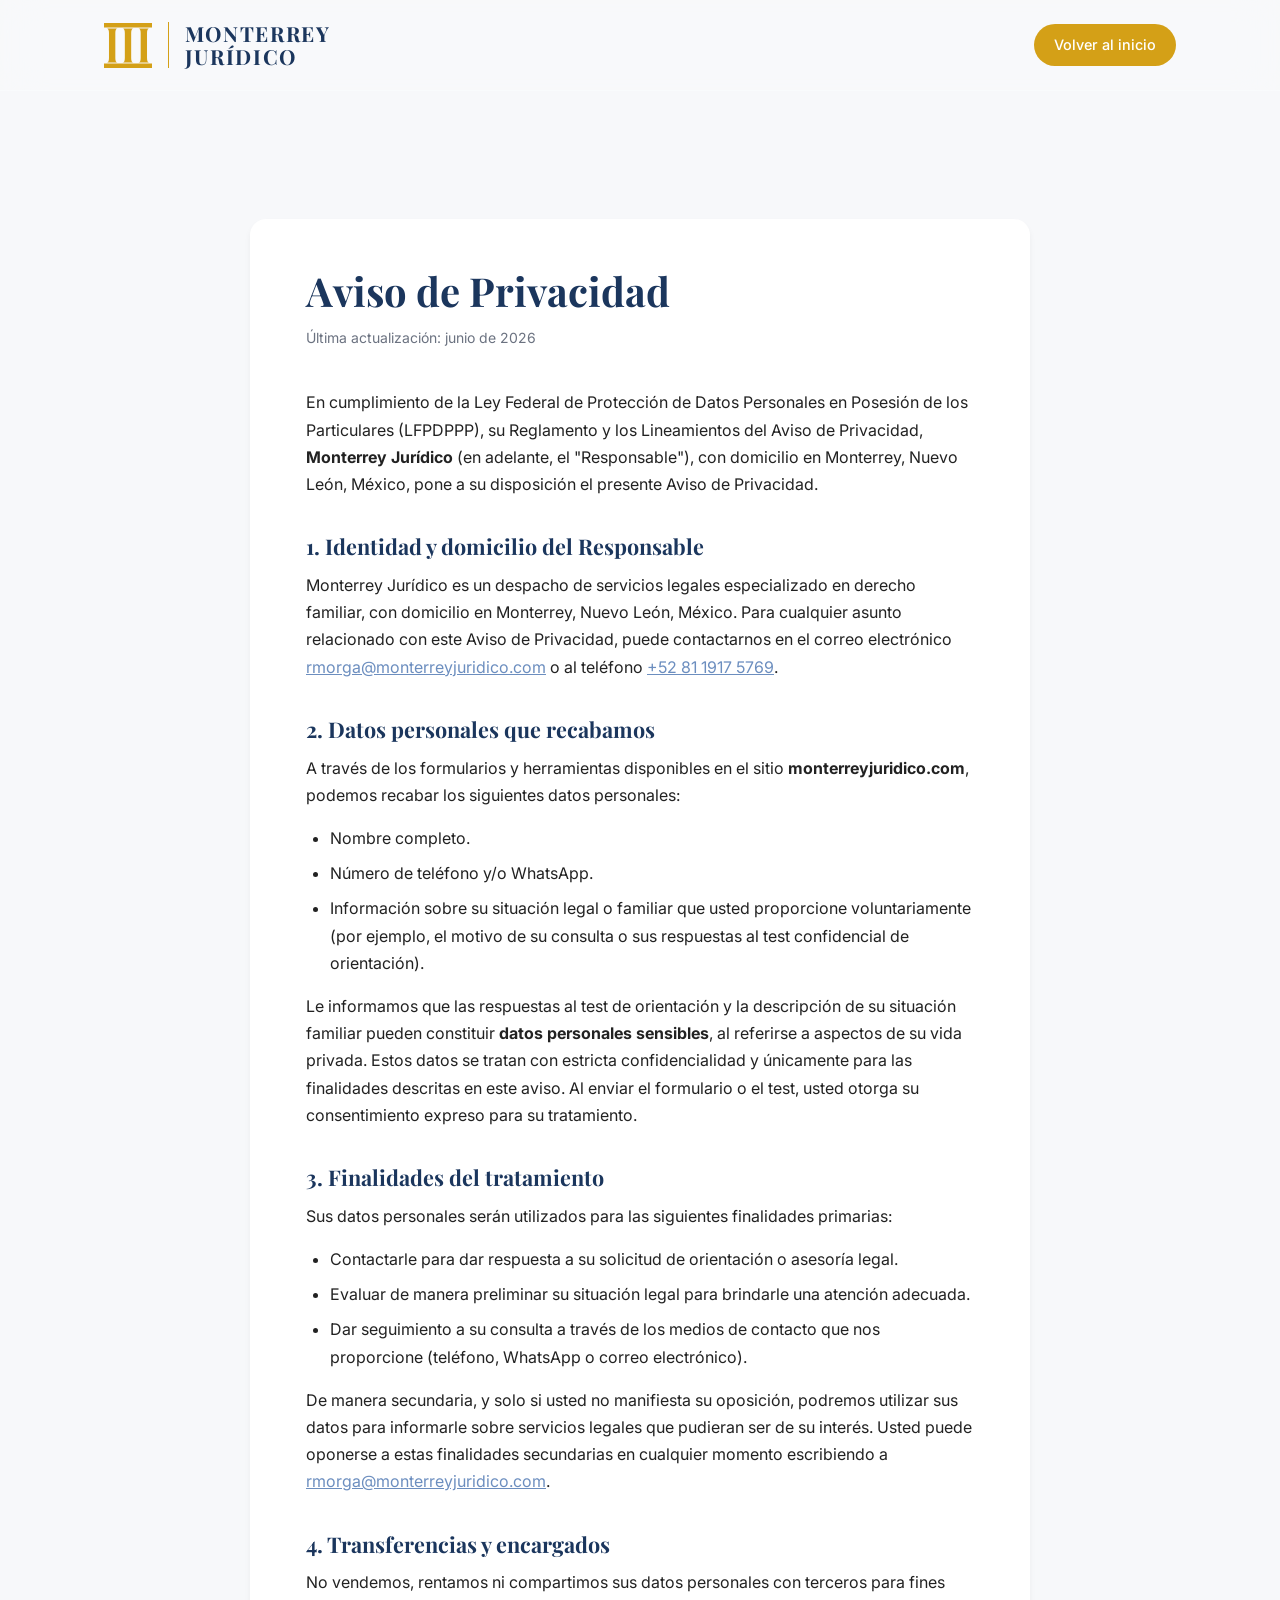
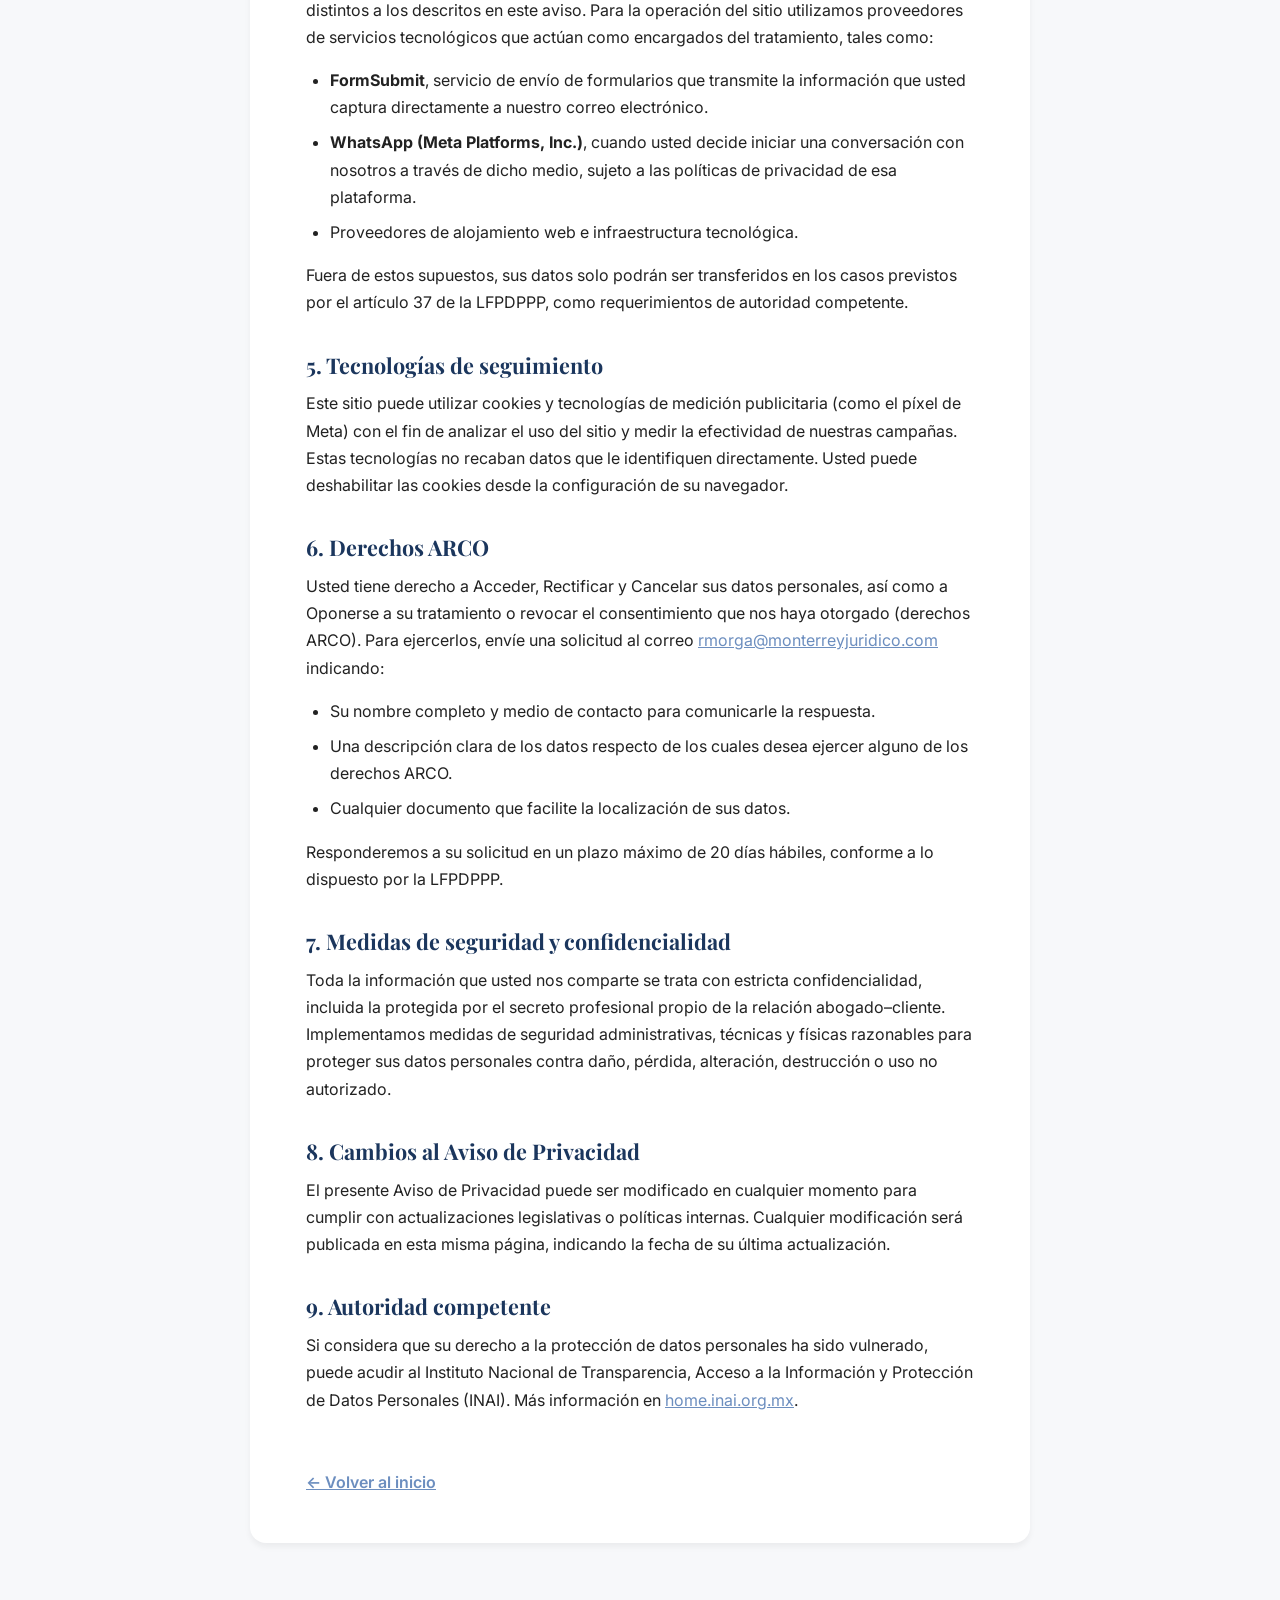
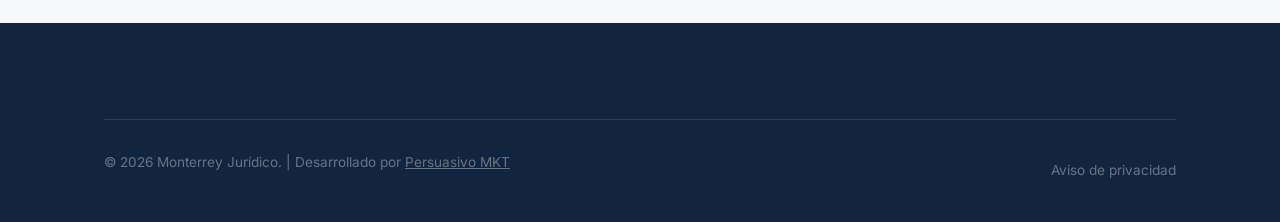
==== commit 3e121c98: "Add Meta Pixel to aviso-de-privacidad.html Pixel ID 27234514289520570 added to match index.html.  Co" ====
--- a/aviso-de-privacidad.html
+++ b/aviso-de-privacidad.html
@@ -1,6 +1,23 @@
 <!DOCTYPE html>
 <html lang="es">
 <head>
+    <!-- Meta Pixel Code -->
+    <script>
+      !function(f,b,e,v,n,t,s)
+      {if(f.fbq)return;n=f.fbq=function(){n.callMethod?
+      n.callMethod.apply(n,arguments):n.queue.push(arguments)};
+      if(!f._fbq)f._fbq=n;n.push=n;n.loaded=!0;n.version='2.0';
+      n.queue=[];t=b.createElement(e);t.async=!0;
+      t.src=v;s=b.getElementsByTagName(e)[0];
+      s.parentNode.insertBefore(t,s)}(window, document,'script',
+      'https://connect.facebook.net/en_US/fbevents.js');
+      fbq('init', '27234514289520570');
+      fbq('track', 'PageView');
+    </script>
+    <noscript><img height="1" width="1" style="display:none"
+      src="https://www.facebook.com/tr?id=27234514289520570&ev=PageView&noscript=1"
+    /></noscript>
+    <!-- End Meta Pixel Code -->
     <meta charset="UTF-8">
     <meta name="viewport" content="width=device-width, initial-scale=1.0">
     <title>Aviso de Privacidad - Monterrey Jurídico</title>
--- a/styles.css
+++ b/styles.css
@@ -41,7 +41,8 @@
     color: var(--color-text);
     background-color: #FAFBFC; /* A clean, brilliant minimal grey-white */
     line-height: 1.6;
-    font-size: 16px;
+    font-size: 100%;
+    font-optical-sizing: auto;
     overflow-x: hidden;
     -webkit-font-smoothing: antialiased;
     -moz-osx-font-smoothing: grayscale;
@@ -106,8 +107,15 @@
     border-radius: var(--radius-full);
     cursor: pointer;
     border: none;
-    transition: all 0.4s cubic-bezier(0.16, 1, 0.3, 1); /* Magnetic curve */
+    transition: transform 0.4s cubic-bezier(0.16, 1, 0.3, 1),
+                box-shadow 0.4s cubic-bezier(0.16, 1, 0.3, 1),
+                background-color 0.3s ease;
     text-align: center;
+}
+
+.btn:active {
+    transform: scale(0.97) !important;
+    transition-duration: 80ms !important;
 }
 
 .btn-primary {
@@ -208,7 +216,9 @@
     border-radius: var(--radius-md);
     padding: 2.5rem 2rem;
     box-shadow: 0 4px 10px rgba(0,0,0,0.02), inset 0 1px 0 rgba(255,255,255,0.6);
-    transition: all 0.5s cubic-bezier(0.16, 1, 0.3, 1); /* Magnetic */
+    transition: transform 0.5s cubic-bezier(0.16, 1, 0.3, 1),
+                box-shadow 0.5s cubic-bezier(0.16, 1, 0.3, 1),
+                border-color 0.5s cubic-bezier(0.16, 1, 0.3, 1);
     border: 1px solid rgba(27, 54, 93, 0.05);
 }
 
@@ -249,22 +259,22 @@
 }
 
 .main-header {
-    background-color: rgba(247, 248, 250, 0.95);
-    backdrop-filter: blur(10px);
-    -webkit-backdrop-filter: blur(10px);
+    background-color: rgba(247, 248, 250, 0.72);
+    backdrop-filter: blur(20px) saturate(180%);
+    -webkit-backdrop-filter: blur(20px) saturate(180%);
     position: sticky;
     top: 0;
     z-index: 100;
-    transition: all 0.3s ease;
-    border-bottom: 1px solid transparent;
+    transition: background-color 0.3s ease, box-shadow 0.3s ease, border-color 0.3s ease;
+    border-bottom: 1px solid rgba(255, 255, 255, 0.3);
 }
 
 .main-header.scrolled {
-    background-color: rgba(255, 255, 255, 0.85); /* More transparent for glassmorphism */
-    backdrop-filter: blur(20px); /* Increased blur */
-    -webkit-backdrop-filter: blur(20px);
-    box-shadow: 0 4px 30px rgba(0, 0, 0, 0.04);
-    border-bottom: 1px solid rgba(255, 255, 255, 0.5); /* Subtle inner border */
+    background-color: rgba(255, 255, 255, 0.72);
+    backdrop-filter: blur(24px) saturate(200%);
+    -webkit-backdrop-filter: blur(24px) saturate(200%);
+    box-shadow: 0 1px 0 rgba(0, 0, 0, 0.06), 0 4px 24px rgba(0, 0, 0, 0.04);
+    border-bottom: 1px solid rgba(255, 255, 255, 0.5);
 }
 
 .header-container {
@@ -1015,10 +1025,17 @@
     font-size: 0.95rem;
 }
 
-.custom-options-list li:hover {
-    background: rgba(212, 160, 23, 0.08); /* faint gold */
+.custom-options-list li:hover,
+.custom-options-list li.focused {
+    background: rgba(212, 160, 23, 0.08);
     color: var(--color-cta);
     font-weight: 500;
+}
+
+.custom-options-list li[aria-selected="true"] {
+    background: rgba(212, 160, 23, 0.12);
+    color: var(--color-primary);
+    font-weight: 600;
 }
 
 /* Floating Label Logic for Custom Select */
@@ -1643,3 +1660,58 @@
     50% { transform: scale(1.03); box-shadow: 0 15px 40px rgba(212, 160, 23, 0.4); }
     100% { transform: scale(1); box-shadow: 0 10px 30px rgba(212, 160, 23, 0.25); }
 }
+
+/* ==========================================================================
+   REDUCED MOTION — Accessibility §14 Apple Design
+   ========================================================================== */
+@media (prefers-reduced-motion: reduce) {
+    *, *::before, *::after {
+        animation-duration: 0.01ms !important;
+        animation-iteration-count: 1 !important;
+        transition-duration: 0.01ms !important;
+        scroll-behavior: auto !important;
+    }
+
+    html {
+        scroll-behavior: auto;
+    }
+
+    /* Keep opacity cross-fades — they aid comprehension without vestibular risk */
+    .fade-up-delay-1,
+    .fade-up-delay-2,
+    .fade-up-delay-3 {
+        animation: none !important;
+        opacity: 1 !important;
+        transform: none !important;
+    }
+
+    .ambient-mesh::before,
+    .ambient-mesh::after {
+        animation: none !important;
+    }
+
+    .question-slide {
+        transition: opacity 150ms ease !important;
+        transform: none !important;
+    }
+
+    .question-slide.active {
+        transform: none !important;
+    }
+
+    .question-slide.prev {
+        transform: none !important;
+    }
+}
+
+/* ==========================================================================
+   REDUCED TRANSPARENCY
+   ========================================================================== */
+@media (prefers-reduced-transparency: reduce) {
+    .main-header,
+    .main-header.scrolled {
+        background-color: rgba(247, 248, 250, 0.98);
+        backdrop-filter: none;
+        -webkit-backdrop-filter: none;
+    }
+}
